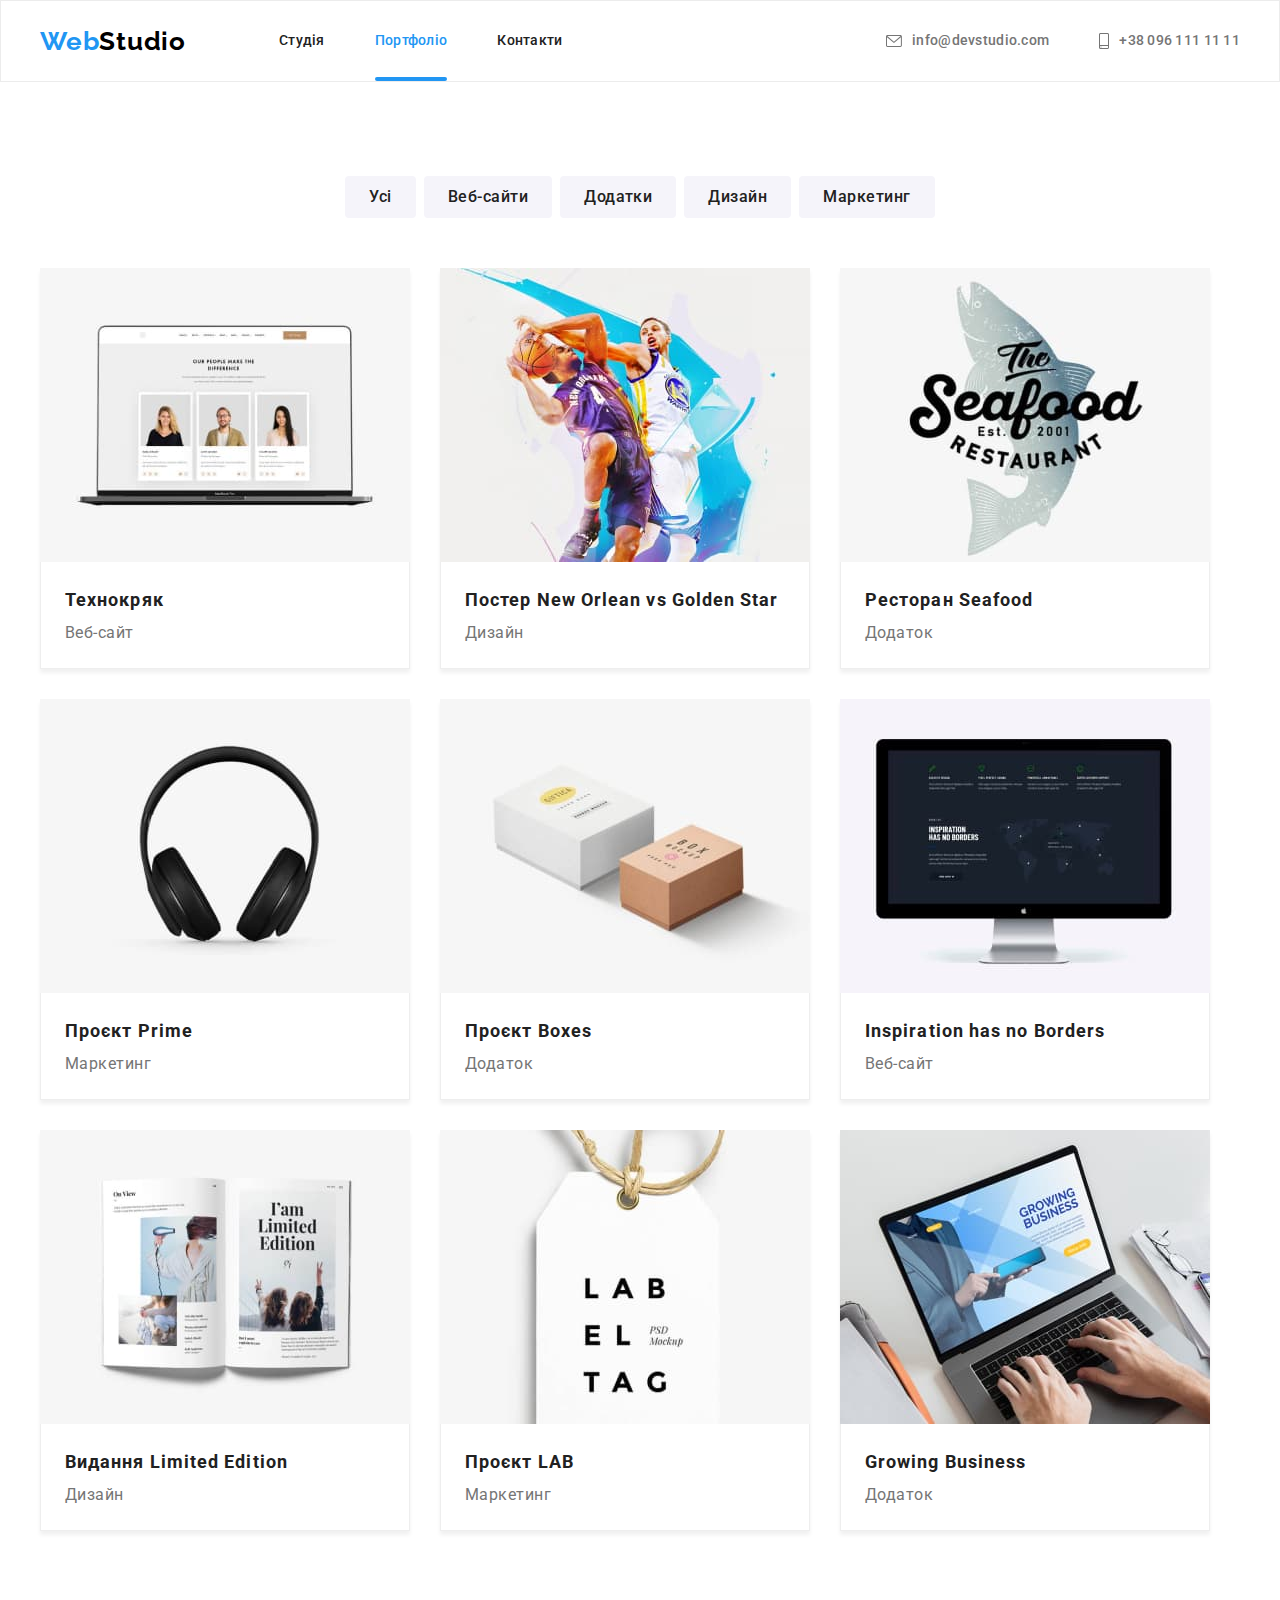
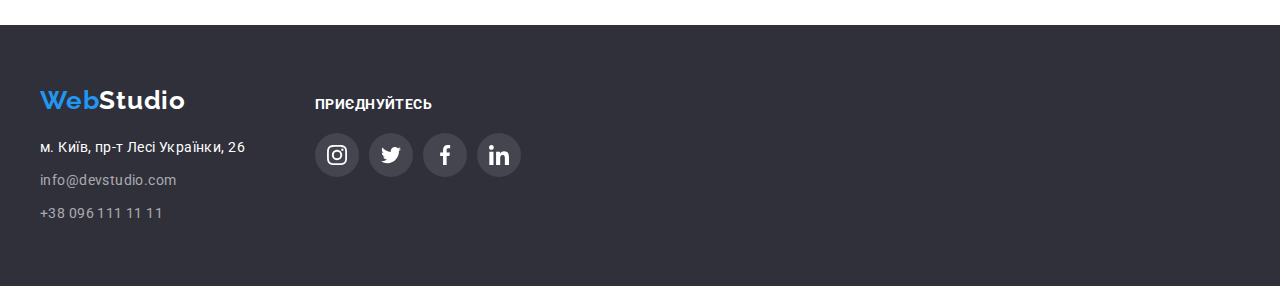
==== portfolio.html @ b7f0feb6 "Делает дз_5" ====
<!DOCTYPE html>
<html lang="uk">
  <head>
    <meta charset="UTF-8" />
    <meta http-equiv="X-UA-Compatible" content="IE=edge" />
    <meta name="viewport" content="width=device-width, initial-scale=1.0" />
    <title>Портфоліо</title>
    <link rel="preconnect" href="https://fonts.googleapis.com" />
    <link rel="preconnect" href="https://fonts.gstatic.com" crossorigin />
    <link
      href="https://fonts.googleapis.com/css2?family=Raleway:wght@700&family=Roboto:wght@400;500;700;900&display=swap"
      rel="stylesheet"
    />
    <link
      rel="stylesheet"
      href="https://cdnjs.cloudflare.com/ajax/libs/modern-normalize/1.1.0/modern-normalize.min.css"
      integrity="sha512-wpPYUAdjBVSE4KJnH1VR1HeZfpl1ub8YT/NKx4PuQ5NmX2tKuGu6U/JRp5y+Y8XG2tV+wKQpNHVUX03MfMFn9Q=="
      crossorigin="anonymous"
      referrerpolicy="no-referrer"
    />
    <link rel="stylesheet" href="./css/style.css" />
  </head>
  <body>
    <!-- Шапка -->

    <header class="page-header">
      <div class="page-header__container container">
        <a href="./index.html" class="logo page-header__logo"
          >Web<span class="logo--accent">Studio</span></a
        >
        <nav class="nav">
          <ul class="nav-list">
            <li class="nav-list__item">
              <a href="./index.html" class="nav-list__link">Студія</a>
            </li>
            <li class="nav-list__item">
              <a
                href="./portfolio.html"
                class="nav-list__link nav-list__link--activite"
                >Портфоліо</a
              >
            </li>
            <li class="nav-list__item nav-list__item--fix">
              <a href="#" class="nav-list__link">Контакти</a>
            </li>
          </ul>
        </nav>
        <ul class="contact-list">
          <li class="contact-list__item">
            <a href="mailto:info@devstudio.com" class="contact-list__link"
              ><svg class="contact-list__icon" width="16" height="12">
                <use href="./img/icon.svg#envelope"></use></svg
              >info@devstudio.com</a
            >
          </li>
          <li class="contact-list__item contact-list__item--fix">
            <a href="tel:+380961111111" class="contact-list__link"
              ><svg class="contact-list__icon" width="10" height="16">
                <use href="./img/icon.svg#smartphone"></use></svg
              >+38 096 111 11 11</a
            >
          </li>
        </ul>
      </div>
    </header>

    <main>
      <!-- Портфоліо -->

      <section class="portfolio section">
        <div class="container">
          <!-- Portfolio filters -->

          <h1 class="visually-hidden">Портфоліо</h1>
          <ul class="portfolio-list">
            <li class="portfolio-list__item">
              <button type="button" class="portfolio-list__btn">Усі</button>
            </li>
            <li class="portfolio-list__item">
              <button type="button" class="portfolio-list__btn">
                Веб-сайти
              </button>
            </li>
            <li class="portfolio-list__item">
              <button type="button" class="portfolio-list__btn">Додатки</button>
            </li>
            <li class="portfolio-list__item">
              <button type="button" class="portfolio-list__btn">Дизайн</button>
            </li>
            <li class="portfolio-list__item portfolio-list__item--fix">
              <button type="button" class="portfolio-list__btn">
                Маркетинг
              </button>
            </li>
          </ul>

          <!-- Portfolio projects -->

          <ul class="project-list">
            <li class="porject-list__item">
              <div class="project-list__overlay">
                <img src="./img/portfolio1.jpg" alt="Технокряк" width="370" />
                <p class="project-list__description">
                  Ресурс пропонує комплексні пропозиції з різним рівнем
                  функціоналу та сервісів. Все це дозволить відвідувачу отримати
                  вичерпні відомості про компанію чи приватну особу.
                </p>
              </div>
              <div class="project__exactly">
                <h2 class="project-list__title">Технокряк</h2>
                <p class="project-list__text">Веб-сайт</p>
              </div>
            </li>
            <li class="porject-list__item">
              <img
                src="./img/portfolio2.jpg"
                alt="Постер New Orlean vs Golden Star"
                width="370"
              />
              <div class="project__exactly">
                <h2 class="project-list__title">
                  Постер New Orlean vs Golden Star
                </h2>
                <p class="project-list__text">Дизайн</p>
              </div>
            </li>
            <li class="porject-list__item">
              <img
                src="./img/portfolio3.jpg"
                alt="Ресторан Seafood"
                width="370"
              />
              <div class="project__exactly">
                <h2 class="project-list__title">Ресторан Seafood</h2>
                <p class="project-list__text">Додаток</p>
              </div>
            </li>
            <li class="porject-list__item">
              <img src="./img/portfolio4.jpg" alt="Проєкт Prime" width="370" />
              <div class="project__exactly">
                <h2 class="project-list__title">Проєкт Prime</h2>
                <p class="project-list__text">Маркетинг</p>
              </div>
            </li>
            <li class="porject-list__item">
              <img src="./img/portfolio5.jpg" alt="Проєкт Boxes" width="370" />
              <div class="project__exactly">
                <h2 class="project-list__title">Проєкт Boxes</h2>
                <p class="project-list__text">Додаток</p>
              </div>
            </li>
            <li class="porject-list__item">
              <img
                src="./img/portfolio6.jpg"
                alt="Inspiration has no Borders"
                width="370"
              />
              <div class="project__exactly">
                <h2 class="project-list__title">Inspiration has no Borders</h2>
                <p class="project-list__text">Веб-сайт</p>
              </div>
            </li>
            <li class="porject-list__item">
              <img
                src="./img/portfolio7.jpg"
                alt="Видання Limited Edition"
                width="370"
              />
              <div class="project__exactly">
                <h2 class="project-list__title">Видання Limited Edition</h2>
                <p class="project-list__text">Дизайн</p>
              </div>
            </li>
            <li class="porject-list__item">
              <img src="./img/portfolio8.jpg" alt="Проєкт LAB" width="370" />
              <div class="project__exactly">
                <h2 class="project-list__title">Проєкт LAB</h2>
                <p class="project-list__text">Маркетинг</p>
              </div>
            </li>
            <li class="porject-list__item">
              <img
                src="./img/portfolio9.jpg"
                alt="Growing Business"
                width="370"
              />
              <div class="project__exactly">
                <h2 class="project-list__title">Growing Business</h2>
                <p class="project-list__text">Додаток</p>
              </div>
            </li>
          </ul>
        </div>
      </section>
    </main>

    <!-- Footer -->

    <footer class="page-footer">
      <div class="container page-footer__container">
        <div class="info-wraper">
          <a href="./index.html" class="page-footer__logo"
            >Web<span class="page-footer__logo--accent">Studio</span></a
          >
          <address class="address">
            <ul class="address-list">
              <li class="address-list__item">
                <a
                  class="address-list__location"
                  href="https://goo.gl/maps/mTGMrxWy8nqzZ6Zw8"
                  target="_blank"
                  rel="noopener noreferrer"
                  >м. Київ, пр-т Лесі Українки, 26</a
                >
              </li>
              <li>
                <a
                  href="mailto:info@devstudio.com"
                  class="address-list__contact"
                  >info@devstudio.com</a
                >
              </li>
              <li>
                <a
                  href="tel:+380961111111"
                  class="address-list__contact address-list__contact--fix"
                  >+38 096 111 11 11</a
                >
              </li>
            </ul>
          </address>
        </div>

        <!-- Join -->
        <div class="join">
          <h2 class="join__title">приєднуйтесь</h2>
          <ul class="join-list">
            <li class="join-list__item">
              <a class="join-list__link" href="#">
                <svg class="join-list__icon" width="20" height="20">
                  <use href="./img/icon.svg#instagram"></use>
                </svg>
              </a>
            </li>
            <li class="join-list__item">
              <a class="join-list__link" href="#">
                <svg class="join-list__icon" width="20" height="20">
                  <use href="./img/icon.svg#twitter"></use>
                </svg>
              </a>
            </li>
            <li class="join-list__item">
              <a class="join-list__link" href="#">
                <svg class="join-list__icon" width="20" height="20">
                  <use href="./img/icon.svg#facebook"></use>
                </svg>
              </a>
            </li>
            <li class="join-list__item">
              <a class="join-list__link" href="#">
                <svg class="join-list__icon" width="20" height="20">
                  <use href="./img/icon.svg#linkedin"></use>
                </svg>
              </a>
            </li>
          </ul>
        </div>
      </div>
    </footer>
  </body>
</html>
---- css/style.css ----
:root {
  --primary-text-color: #757575;
  --logo-color: #2196f3;
  --nav-color: #212121;
  --accent-color: #2196f3;
  --contact-color: #757575;
  --hero-bg-color: #2f303a;
  --hero-text-color: #ffffff;
  --hero-btn-text-color: #ffffff;
  --hero-btn-bg-color: #2196f3;
  --title-color: #212121;
  --page-footer-bg-color: #2f303a;
  --address-location-color: #ffffff;
  --address-contact-color: rgba(255, 255, 255, 0.6);
  --portfolio-bnt-text-color: #212121;
  --portfolio-btn-bg-color: #f5f4fa;
  --page-header-contact-fill: #757575;
  --team-social-icon-fill: #afb1b8;
  --team-bg-icon-fill: #2196f3;
  --client-fill: #afb1b8;
  --footer-icon-fill: #ffffff;
  --footer-bg-icon-fill: rgba(255, 255, 255, 0.1);
}

body {
  margin: 0;
  padding: 0;
  font-family: "Roboto", sans-serif;
  color: var(--primary-text-color);
}

h1,
h2,
h3 {
  margin: 0;
}

p {
  margin: 0;
}

img {
  display: block;
  max-width: 100%;
  height: auto;
}

ul {
  list-style: none;
  padding: 0;
  margin: 0;
}

a {
  text-decoration: none;
  color: inherit;
}

button {
  font-family: inherit;
  padding: 0;
  margin: 0;
}

.container {
  max-width: 1200px;
  margin-right: auto;
  margin-left: auto;
  padding-right: 15px;
  padding-left: 15px;
}

.section {
  padding-top: 94px;
  padding-bottom: 94px;
}

.visually-hidden {
  position: absolute;
  white-space: nowrap;
  width: 1px;
  height: 1px;
  overflow: hidden;
  border: 0;
  padding: 0;
  clip: rect(0 0 0 0);
  clip-path: inset(50%);
  margin: -1px;
}

/* Шапка */

.page-header {
  border: 1px solid #ececec;
}

.page-header__container {
  display: flex;
  align-items: center;
}

/* Logo */

.logo {
  font-family: "Raleway";
  font-weight: 700;
  font-size: 26px;
  line-height: 1.19;
  letter-spacing: 0.03em;
  color: var(--logo-color);
}

.logo--accent {
  color: #000000;
}

.page-header__logo {
  margin-right: 93px;
}

/* Nav */

.nav-list {
  display: flex;
}

.nav-list__item {
  margin-right: 50px;
}

.nav-list__item--fix {
  margin-right: 0;
}

.nav-list__link {
  position: relative;

  display: block;
  padding-top: 32px;
  padding-bottom: 32px;

  font-weight: 500;
  font-size: 14px;
  line-height: 1.14;
  letter-spacing: 0.02em;
  color: var(--nav-color);
}

.nav-list__link--activite::after {
  content: "";

  position: absolute;
  left: 0;
  bottom: 0;

  display: block;
  width: 100%;
  height: 4px;
  background-color: var(--accent-color);
  border-radius: 2px;
}

.nav-list__link--activite {
  color: var(--accent-color);
}

.nav-list__link:hover {
  color: var(--accent-color);
}

/* Contact */

.contact-list {
  display: flex;
  margin-left: auto;
}

.contact-list__item {
  margin-right: 50px;
}

.contact-list__item--fix {
  margin: 0;
}

.contact-list__link {
  display: flex;
  align-items: center;
  justify-content: center;

  font-weight: 500;
  font-size: 14px;
  line-height: 1.14;
  letter-spacing: 0.02em;
  color: var(--contact-color);
  text-decoration: none;
}

.contact-list__link:hover,
.contact-list__link:focus {
  color: var(--accent-color);
}

.contact-list__link:hover .contact-list__icon,
.contact-list__link:focus .contact-list__icon {
  fill: var(--accent-color);
}

.contact-list__icon {
  margin-right: 10px;
  fill: var(--page-header-contact-fill);
}

/* Hero */

.hero {
  max-width: 1600px;
  height: 600px;
  margin-right: auto;
  margin-left: auto;
  padding-top: 200px;
  padding-bottom: 200px;

  text-align: center;
  background-image: linear-gradient(
      to right,
      rgba(47, 48, 58, 0.4),
      rgba(47, 48, 58, 0.4)
    ),
    url(../img/bgcorder.jpg);
  background-repeat: no-repeat;
  background-position: center;
  background-size: cover;
  background-color: var(--hero-bg-color);
}

.hero__title {
  padding-right: 237px;
  padding-left: 237px;
  margin-bottom: 30px;

  font-weight: 900;
  font-size: 44px;
  line-height: 1.36;
  text-align: center;
  letter-spacing: 0.06em;
  text-transform: uppercase;
  color: var(--hero-text-color);
}

.hero__button {
  padding-top: 10px;
  padding-right: 32px;
  padding-bottom: 10px;
  padding-left: 32px;

  font-weight: 700;
  font-size: 16px;
  line-height: 1.88;
  letter-spacing: 0.06em;
  color: var(--hero-btn-text-color);
  background-color: var(--hero-btn-bg-color);
  cursor: pointer;
  border-radius: 4px;
  border-color: transparent;
  box-shadow: 0px 4px 4px rgba(0, 0, 0, 0.15);
}

/* Quality */

.quality-list {
  display: flex;
}

.quality-list__item {
  margin-right: 30px;
  width: calc((100% - 3 * 30px) / 4);
}

.quality-list__item:last-child {
  margin: 0;
}

.quality-list__icon {
  display: block;
  margin-bottom: 30px;
  padding-top: 25px;
  padding-right: 100px;
  padding-bottom: 25px;
  padding-left: 100px;

  width: 270px;
  height: 120px;
  border-radius: 4px;
  background-color: #f5f4fa;
}

.quality-list__title {
  text-align: center;
  font-weight: 700;
  font-size: 14px;
  line-height: 1.14;
  letter-spacing: 0.03em;
  text-transform: uppercase;
  color: var(--title-color);
}

.quality-list__text {
  font-size: 14px;
  line-height: 1.71;
  letter-spacing: 0.03em;
}

/* Work */

.section.work {
  padding-top: 0;
}

.work-title {
  margin-bottom: 50px;

  font-weight: 700;
  font-size: 36px;
  line-height: 1.16;
  text-align: center;
  letter-spacing: 0.03em;
  color: var(--title-color);
}

.work-list {
  display: flex;
}

.work-list__item {
  position: relative;

  margin-right: 30px;
  width: calc((100% - 2 * 30px) / 3);
}

.work-list__item:last-child {
  margin: 0;
}

.work-list__title {
  position: absolute;
  left: 0;
  bottom: 0;

  width: 100%;
  padding-top: 27px;
  padding-bottom: 27px;

  font-weight: 700;
  font-size: 14px;
  line-height: 1.14;
  text-align: center;
  letter-spacing: 0.03em;
  text-transform: uppercase;
  color: #ffffff;
  background-color: rgba(47, 48, 58, 0.8);
}

/* Team */

.section.team {
  background-color: #f5f4fa;
}

.team-title {
  margin-bottom: 50px;

  font-weight: 700;
  font-size: 36px;
  line-height: 1.16;
  text-align: center;
  letter-spacing: 0.03em;
  color: var(--title-color);
}

.team-list {
  display: flex;
}

.team-list__item {
  margin-right: 30px;
  width: calc((100% - 3 * 30px) / 4);
  background-color: #ffffff;
  border-radius: 0px 0px 4px 4px;
  box-shadow: 0px 1px 3px rgba(0, 0, 0, 0.12), 0px 1px 1px rgba(0, 0, 0, 0.14),
    0px 2px 1px rgba(0, 0, 0, 0.2);
}

.team-list__item:last-child {
  margin: 0;
}

.team-list__description {
  padding-top: 30px;
  padding-bottom: 30px;

  text-align: center;
}

.team-list__title {
  margin-bottom: 10px;

  font-weight: 500;
  font-size: 16px;
  line-height: 1.18;
  letter-spacing: 0.03em;
  color: var(--title-color);
}

.team-list__text {
  margin-bottom: 16px;

  font-size: 16px;
  line-height: 1.18;
  letter-spacing: 0.03em;
}

/* Social-icon */

.social-list {
  display: flex;
  justify-content: center;
}

.social-list__item {
  margin-right: 10px;
  width: calc((100% - 3 * 10) / 4);
}

.social-list__item--fix {
  margin: 0;
}

.social-list__link {
  display: flex;
  align-items: center;
  justify-content: center;

  width: 44px;
  height: 44px;
  border-radius: 50%;
  fill: var(--team-social-icon-fill);
}

.social-list__link:hover,
.social-list__link:focus {
  fill: #ffffff;
  background-color: var(--accent-color);
}

/* Clients */

.client__title {
  margin-bottom: 50px;

  font-weight: 700;
  font-size: 36px;
  line-height: 1.16;
  text-align: center;
  letter-spacing: 0.03em;
  color: var(--title-color);
}

.client-list {
  display: flex;
}

.client-list__item {
  display: flex;
  align-items: center;
  justify-content: center;
  padding: 16px 32px;
  fill: var(--client-fill);
  width: calc((100% - 5 * 30px) / 6);
  margin-right: 30px;

  border: 1px solid #afb1b8;
  border-radius: 4px;
}

.client-list__item:last-child {
  margin: 0;
}

.client-list__item:hover,
.client-list__item:focus {
  fill: var(--accent-color);
  border-color: var(--accent-color);
}

/* Footer */

.page-footer {
  padding-top: 60px;
  padding-bottom: 60px;
  background-color: var(--page-footer-bg-color);
}

.page-footer__container {
  display: flex;
}

.info-wraper {
  margin-right: 70px;
}

.page-footer__logo {
  display: block;
  margin-bottom: 20px;

  font-family: "Raleway";
  font-style: normal;
  font-weight: 700;
  font-size: 26px;
  line-height: 1.19;
  letter-spacing: 0.03em;
  color: var(--logo-color);
}

.page-footer__logo--accent {
  color: #ffffff;
}

/* Address */

.address {
  font-style: normal;
}

.address-list__location {
  display: block;
  margin-bottom: 9px;

  font-size: 14px;
  line-height: 1.71;
  letter-spacing: 0.03em;
  color: var(--address-location-color);
}

.address-list__location:hover {
  color: var(--accent-color);
}

.address-list__contact {
  display: block;
  margin-bottom: 9px;

  font-size: 14px;
  line-height: 1.71;
  letter-spacing: 0.03em;
  color: var(--address-contact-color);
}

.address-list__contact--fix {
  margin: 0;
}

.address-list__contact:hover {
  color: var(--accent-color);
}

/* Join */

.join {
  padding-top: 12px;
  padding-bottom: 40px;
}

.join__title {
  margin-bottom: 20px;

  font-weight: 700;
  font-size: 14px;
  line-height: 1.14;
  letter-spacing: 0.03em;
  text-transform: uppercase;
  color: #ffffff;
}

.join-list {
  display: flex;
}

.join-list__item {
  width: calc((100% - 3 * 10px) / 4);
  margin-right: 10px;
}

.join-list__item:last-child {
  margin: 0;
}

.join-list__link {
  display: flex;
  align-items: center;
  justify-content: center;

  border-radius: 50%;

  width: 44px;
  height: 44px;
  fill: var(--footer-icon-fill);
  background-color: var(--footer-bg-icon-fill);
}

.join-list__link:hover,
.join-list__link:focus {
  background-color: var(--accent-color);
}

/*! Portfolio */

/* Filters */

.portfolio-list {
  display: flex;
  justify-content: center;
  margin-bottom: 50px;
}

.portfolio-list__item {
  margin-right: 8px;
}

.portfolio-list__item--fix {
  margin: 0;
}

.portfolio-list__item:hover,
.portfolio-list__item:focus {
  box-shadow: 0px 3px 1px rgba(0, 0, 0, 0.1), 0px 1px 2px rgba(0, 0, 0, 0.08),
    0px 2px 2px rgba(0, 0, 0, 0.12);
}

.portfolio-list__btn {
  padding-top: 6px;
  padding-right: 22px;
  padding-bottom: 6px;
  padding-left: 22px;

  font-weight: 500;
  font-size: 16px;
  line-height: 1.62;
  letter-spacing: 0.03em;
  color: var(--portfolio-bnt-text-color);
  background-color: var(--portfolio-btn-bg-color);
  cursor: pointer;
  border-radius: 4px;
  border-color: transparent;
}

.portfolio-list__btn:hover,
.portfolio-list__btn:focus {
  color: #ffffff;
  background-color: #2196f3;
}

/* Projects */

.project-list {
  display: flex;
  flex-wrap: wrap;
  gap: 30px;
}

.porject-list__item {
  box-shadow: 0px 1px 1px rgba(0, 0, 0, 0), 0px 4px 4px rgba(0, 0, 0, 0.06),
    1px 4px 6px rgba(0, 0, 0, 0);
  transition: box-shadow 250ms cubic-bezier(0.4, 0, 0.2, 1);
}

.porject-list__item:hover {
  box-shadow: 0px 1px 1px rgba(0, 0, 0, 0.12), 0px 4px 4px rgba(0, 0, 0, 0.06),
    1px 4px 6px rgba(0, 0, 0, 0.16);
}

.porject-list__item:hover .project-list__description {
  transform: translateY(0);
  opacity: 1;
}

.project-list__overlay {
  position: relative;
  overflow: hidden;
}

.project-list__description {
  position: absolute;
  left: 0;
  bottom: 0;

  transform: translateY(100%);
  transition: transform 250ms cubic-bezier(0.4, 0, 0.2, 1),
    opacity 250ms cubic-bezier(0.4, 0, 0.2, 1);

  padding: 63px 24px;

  font-size: 18px;
  line-height: 1.56;
  letter-spacing: 0.03em;
  color: #ffffff;
  background-color: #2196f3;
  opacity: 0;
}

.project__exactly {
  padding: 20px 24px;

  border-right: 1px solid #eeeeee;
  border-bottom: 1px solid #eeeeee;
  border-left: 1px solid #eeeeee;
}

.project-list__title {
  font-weight: 700;
  font-size: 18px;
  line-height: 2;
  letter-spacing: 0.06em;
  color: var(--title-color);
}

.project-list__text {
  font-size: 16px;
  line-height: 1.88;
  letter-spacing: 0.03em;
}

/* Modal */

.backdrop {
  position: fixed;
  top: 0;
  left: 0;
  width: 100%;
  height: 100%;
  background-color: rgba(0, 0, 0, 0.2);

  opacity: 1;
  transition: transform 250ms cubic-bezier(0.4, 0, 0.2, 1);
}

.backdrop.is-hidden {
  opacity: 0;
  pointer-events: none;
}

.backdrop.is-hidden .modal {
  transform: translate(-50%, -50%) scale(1.1);
}

.modal {
  position: absolute;
  top: 50%;
  left: 50%;
  transform: translate(-50%, -50%) scale(1);

  width: 528px;
  height: 581px;
  background-color: #ffffff;
}

.modal__btn {
  position: absolute;
  top: 8px;
  right: 8px;

  display: flex;
  align-items: center;
  justify-content: center;

  width: 30px;
  height: 30px;

  background-color: #ffffff;
  border-radius: 50%;
  border: 1px solid rgba(0, 0, 0, 0.1);
  cursor: pointer;
}
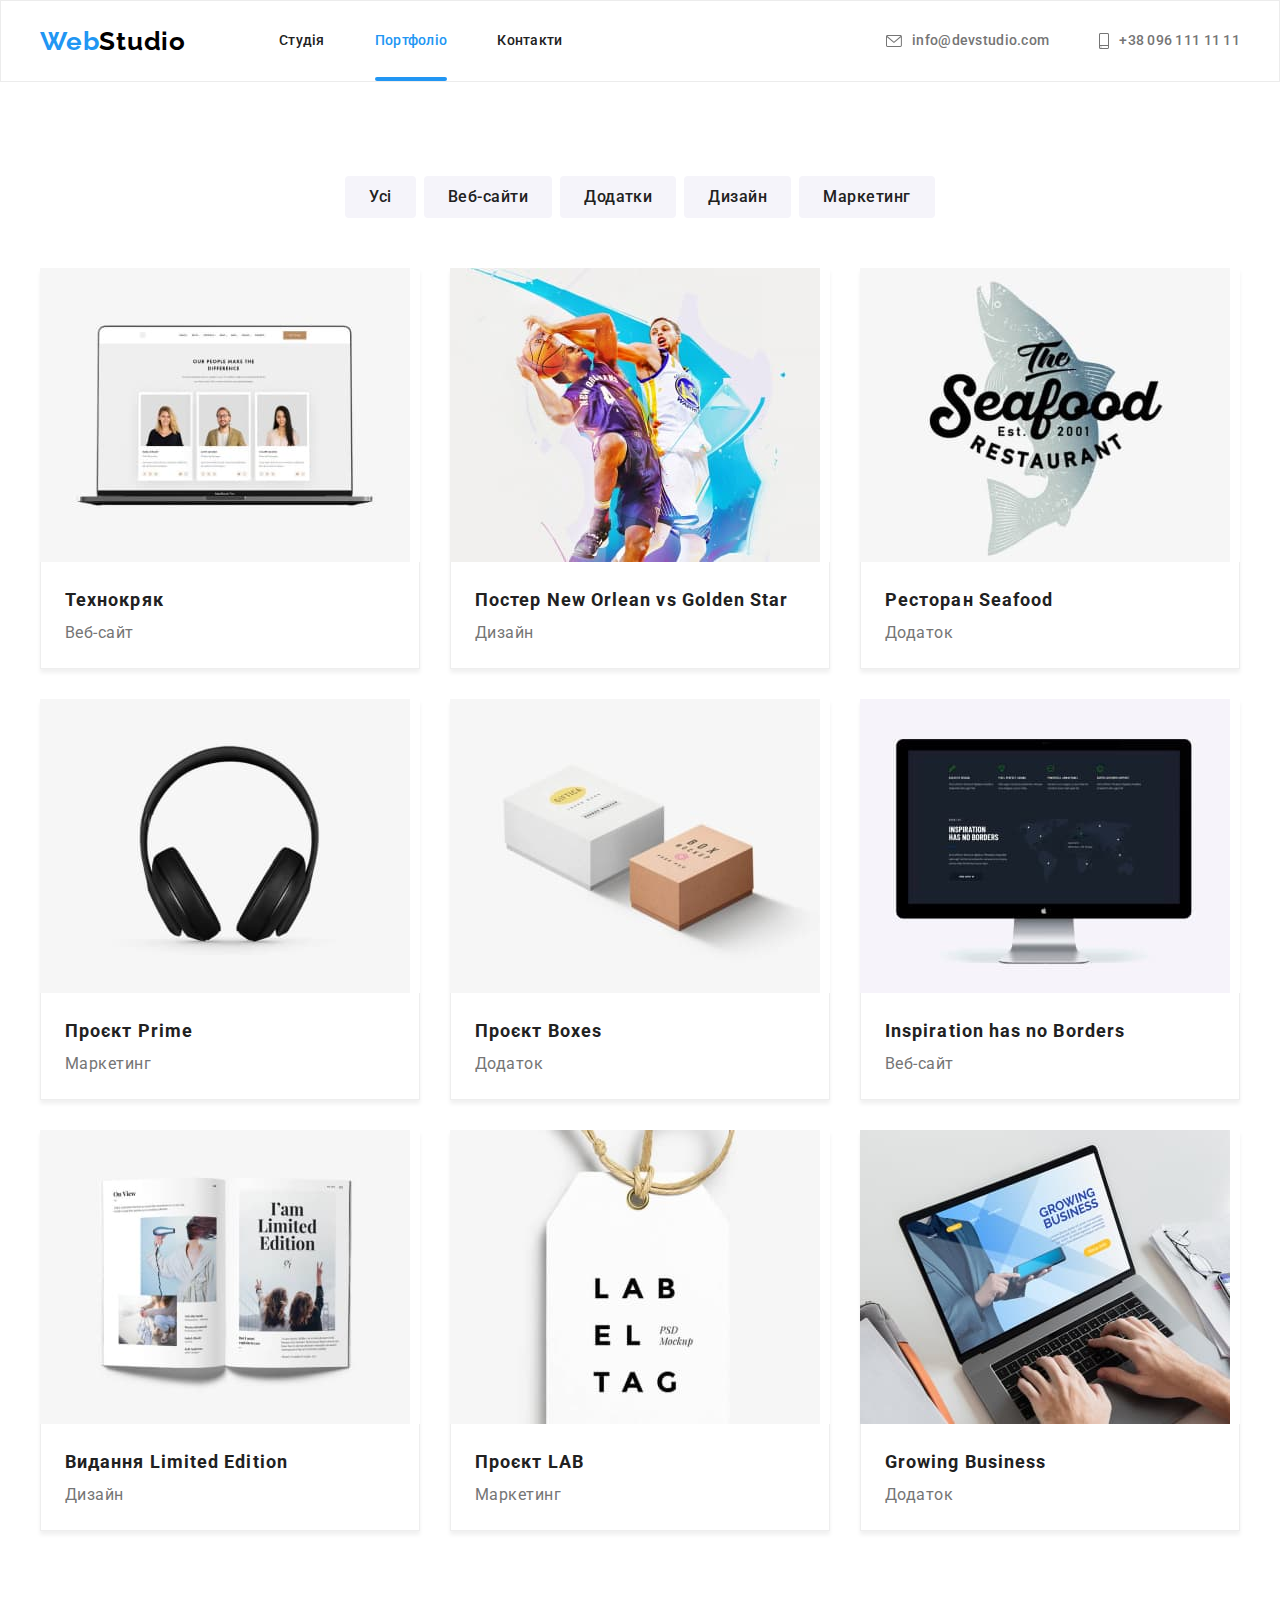
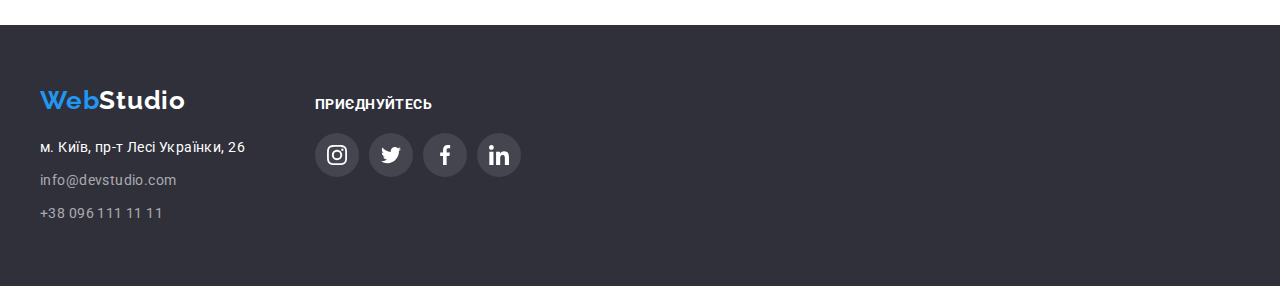
==== commit d45cce9f: "update_3" ====
--- a/portfolio.html
+++ b/portfolio.html
@@ -97,97 +97,153 @@
           <!-- Portfolio projects -->
 
           <ul class="project-list">
-            <li class="porject-list__item">
-              <div class="project-list__overlay">
-                <img src="./img/portfolio1.jpg" alt="Технокряк" width="370" />
-                <p class="project-list__description">
-                  Ресурс пропонує комплексні пропозиції з різним рівнем
-                  функціоналу та сервісів. Все це дозволить відвідувачу отримати
-                  вичерпні відомості про компанію чи приватну особу.
-                </p>
-              </div>
-              <div class="project__exactly">
-                <h2 class="project-list__title">Технокряк</h2>
-                <p class="project-list__text">Веб-сайт</p>
-              </div>
-            </li>
-            <li class="porject-list__item">
-              <img
-                src="./img/portfolio2.jpg"
-                alt="Постер New Orlean vs Golden Star"
-                width="370"
-              />
-              <div class="project__exactly">
-                <h2 class="project-list__title">
-                  Постер New Orlean vs Golden Star
-                </h2>
-                <p class="project-list__text">Дизайн</p>
-              </div>
-            </li>
-            <li class="porject-list__item">
-              <img
-                src="./img/portfolio3.jpg"
-                alt="Ресторан Seafood"
-                width="370"
-              />
-              <div class="project__exactly">
-                <h2 class="project-list__title">Ресторан Seafood</h2>
-                <p class="project-list__text">Додаток</p>
-              </div>
-            </li>
-            <li class="porject-list__item">
-              <img src="./img/portfolio4.jpg" alt="Проєкт Prime" width="370" />
-              <div class="project__exactly">
-                <h2 class="project-list__title">Проєкт Prime</h2>
-                <p class="project-list__text">Маркетинг</p>
-              </div>
-            </li>
-            <li class="porject-list__item">
-              <img src="./img/portfolio5.jpg" alt="Проєкт Boxes" width="370" />
-              <div class="project__exactly">
-                <h2 class="project-list__title">Проєкт Boxes</h2>
-                <p class="project-list__text">Додаток</p>
-              </div>
-            </li>
-            <li class="porject-list__item">
-              <img
-                src="./img/portfolio6.jpg"
-                alt="Inspiration has no Borders"
-                width="370"
-              />
-              <div class="project__exactly">
-                <h2 class="project-list__title">Inspiration has no Borders</h2>
-                <p class="project-list__text">Веб-сайт</p>
-              </div>
-            </li>
-            <li class="porject-list__item">
-              <img
-                src="./img/portfolio7.jpg"
-                alt="Видання Limited Edition"
-                width="370"
-              />
-              <div class="project__exactly">
-                <h2 class="project-list__title">Видання Limited Edition</h2>
-                <p class="project-list__text">Дизайн</p>
-              </div>
-            </li>
-            <li class="porject-list__item">
-              <img src="./img/portfolio8.jpg" alt="Проєкт LAB" width="370" />
-              <div class="project__exactly">
-                <h2 class="project-list__title">Проєкт LAB</h2>
-                <p class="project-list__text">Маркетинг</p>
-              </div>
-            </li>
-            <li class="porject-list__item">
-              <img
-                src="./img/portfolio9.jpg"
-                alt="Growing Business"
-                width="370"
-              />
-              <div class="project__exactly">
-                <h2 class="project-list__title">Growing Business</h2>
-                <p class="project-list__text">Додаток</p>
-              </div>
+            <li class="project-list__item">
+              <a href="#" class="project-list__link"
+                ><div class="project-list__overlay">
+                  <img src="./img/portfolio1.jpg" alt="Технокряк" width="370" />
+                  <p class="project-list__description">
+                    Ресурс пропонує комплексні пропозиції з різним рівнем
+                    функціоналу та сервісів. Все це дозволить відвідувачу
+                    отримати вичерпні відомості про компанію чи приватну особу.
+                  </p>
+                </div>
+                <div class="project__exactly">
+                  <h2 class="project-list__title">Технокряк</h2>
+                  <p class="project-list__text">Веб-сайт</p>
+                </div></a
+              >
+            </li>
+            <li class="project-list__item">
+              <a href="#" class="project-list__link"
+                ><div class="project-list__overlay">
+                  <img src="./img/portfolio2.jpg" alt="Технокряк" width="370" />
+                  <p class="project-list__description">
+                    Ресурс пропонує комплексні пропозиції з різним рівнем
+                    функціоналу та сервісів. Все це дозволить відвідувачу
+                    отримати вичерпні відомості про компанію чи приватну особу.
+                  </p>
+                </div>
+                <div class="project__exactly">
+                  <h2 class="project-list__title">
+                    Постер New Orlean vs Golden Star
+                  </h2>
+                  <p class="project-list__text">Дизайн</p>
+                </div></a
+              >
+            </li>
+            <li class="project-list__item">
+              <a href="#" class="project-list__link"
+                ><div class="project-list__overlay">
+                  <img src="./img/portfolio3.jpg" alt="Технокряк" width="370" />
+                  <p class="project-list__description">
+                    Ресурс пропонує комплексні пропозиції з різним рівнем
+                    функціоналу та сервісів. Все це дозволить відвідувачу
+                    отримати вичерпні відомості про компанію чи приватну особу.
+                  </p>
+                </div>
+                <div class="project__exactly">
+                  <h2 class="project-list__title">Ресторан Seafood</h2>
+                  <p class="project-list__text">Додаток</p>
+                </div></a
+              >
+            </li>
+            <li class="project-list__item">
+              <a href="#" class="project-list__link"
+                ><div class="project-list__overlay">
+                  <img src="./img/portfolio4.jpg" alt="Технокряк" width="370" />
+                  <p class="project-list__description">
+                    Ресурс пропонує комплексні пропозиції з різним рівнем
+                    функціоналу та сервісів. Все це дозволить відвідувачу
+                    отримати вичерпні відомості про компанію чи приватну особу.
+                  </p>
+                </div>
+                <div class="project__exactly">
+                  <h2 class="project-list__title">Проєкт Prime</h2>
+                  <p class="project-list__text">Маркетинг</p>
+                </div></a
+              >
+            </li>
+            <li class="project-list__item">
+              <a href="#" class="project-list__link"
+                ><div class="project-list__overlay">
+                  <img src="./img/portfolio5.jpg" alt="Технокряк" width="370" />
+                  <p class="project-list__description">
+                    Ресурс пропонує комплексні пропозиції з різним рівнем
+                    функціоналу та сервісів. Все це дозволить відвідувачу
+                    отримати вичерпні відомості про компанію чи приватну особу.
+                  </p>
+                </div>
+                <div class="project__exactly">
+                  <h2 class="project-list__title">Проєкт Boxes</h2>
+                  <p class="project-list__text">Додаток</p>
+                </div></a
+              >
+            </li>
+            <li class="project-list__item">
+              <a href="#" class="project-list__link"
+                ><div class="project-list__overlay">
+                  <img src="./img/portfolio6.jpg" alt="Технокряк" width="370" />
+                  <p class="project-list__description">
+                    Ресурс пропонує комплексні пропозиції з різним рівнем
+                    функціоналу та сервісів. Все це дозволить відвідувачу
+                    отримати вичерпні відомості про компанію чи приватну особу.
+                  </p>
+                </div>
+                <div class="project__exactly">
+                  <h2 class="project-list__title">
+                    Inspiration has no Borders
+                  </h2>
+                  <p class="project-list__text">Веб-сайт</p>
+                </div></a
+              >
+            </li>
+            <li class="project-list__item">
+              <a href="#" class="project-list__link"
+                ><div class="project-list__overlay">
+                  <img src="./img/portfolio7.jpg" alt="Технокряк" width="370" />
+                  <p class="project-list__description">
+                    Ресурс пропонує комплексні пропозиції з різним рівнем
+                    функціоналу та сервісів. Все це дозволить відвідувачу
+                    отримати вичерпні відомості про компанію чи приватну особу.
+                  </p>
+                </div>
+                <div class="project__exactly">
+                  <h2 class="project-list__title">Видання Limited Edition</h2>
+                  <p class="project-list__text">Дизайн</p>
+                </div></a
+              >
+            </li>
+            <li class="project-list__item">
+              <a href="#" class="project-list__link"
+                ><div class="project-list__overlay">
+                  <img src="./img/portfolio8.jpg" alt="Технокряк" width="370" />
+                  <p class="project-list__description">
+                    Ресурс пропонує комплексні пропозиції з різним рівнем
+                    функціоналу та сервісів. Все це дозволить відвідувачу
+                    отримати вичерпні відомості про компанію чи приватну особу.
+                  </p>
+                </div>
+                <div class="project__exactly">
+                  <h2 class="project-list__title">Проєкт LAB</h2>
+                  <p class="project-list__text">Маркетинг</p>
+                </div></a
+              >
+            </li>
+            <li class="project-list__item">
+              <a href="#" class="project-list__link"
+                ><div class="project-list__overlay">
+                  <img src="./img/portfolio9.jpg" alt="Технокряк" width="370" />
+                  <p class="project-list__description">
+                    Ресурс пропонує комплексні пропозиції з різним рівнем
+                    функціоналу та сервісів. Все це дозволить відвідувачу
+                    отримати вичерпні відомості про компанію чи приватну особу.
+                  </p>
+                </div>
+                <div class="project__exactly">
+                  <h2 class="project-list__title">Growing Business</h2>
+                  <p class="project-list__text">Додаток</p>
+                </div></a
+              >
             </li>
           </ul>
         </div>
--- a/css/style.css
+++ b/css/style.css
@@ -124,16 +124,15 @@
   display: flex;
 }
 
-.nav-list__item {
+.nav-list__item:not(:last-child) {
   margin-right: 50px;
-}
-
-.nav-list__item--fix {
-  margin-right: 0;
 }
 
 .nav-list__link {
   position: relative;
+
+  transition-duration: 250ms;
+  transition-timing-function: cubic-bezier(0.4, 0, 0.2, 1);
 
   display: block;
   padding-top: 32px;
@@ -175,15 +174,14 @@
   margin-left: auto;
 }
 
-.contact-list__item {
+.contact-list__item:not(:last-child) {
   margin-right: 50px;
 }
 
-.contact-list__item--fix {
-  margin: 0;
-}
-
 .contact-list__link {
+  transition-duration: 250ms;
+  transition-timing-function: cubic-bezier(0.4, 0, 0.2, 1);
+
   display: flex;
   align-items: center;
   justify-content: center;
@@ -199,16 +197,12 @@
 .contact-list__link:hover,
 .contact-list__link:focus {
   color: var(--accent-color);
-}
-
-.contact-list__link:hover .contact-list__icon,
-.contact-list__link:focus .contact-list__icon {
   fill: var(--accent-color);
 }
 
 .contact-list__icon {
   margin-right: 10px;
-  fill: var(--page-header-contact-fill);
+  fill: currentColor;
 }
 
 /* Hero */
@@ -270,15 +264,11 @@
 
 .quality-list {
   display: flex;
+  gap: 30px;
 }
 
 .quality-list__item {
-  margin-right: 30px;
   width: calc((100% - 3 * 30px) / 4);
-}
-
-.quality-list__item:last-child {
-  margin: 0;
 }
 
 .quality-list__icon {
@@ -330,17 +320,13 @@
 
 .work-list {
   display: flex;
+  gap: 30px;
 }
 
 .work-list__item {
   position: relative;
 
-  margin-right: 30px;
   width: calc((100% - 2 * 30px) / 3);
-}
-
-.work-list__item:last-child {
-  margin: 0;
 }
 
 .work-list__title {
@@ -381,10 +367,10 @@
 
 .team-list {
   display: flex;
+  gap: 30px;
 }
 
 .team-list__item {
-  margin-right: 30px;
   width: calc((100% - 3 * 30px) / 4);
   background-color: #ffffff;
   border-radius: 0px 0px 4px 4px;
@@ -392,10 +378,6 @@
     0px 2px 1px rgba(0, 0, 0, 0.2);
 }
 
-.team-list__item:last-child {
-  margin: 0;
-}
-
 .team-list__description {
   padding-top: 30px;
   padding-bottom: 30px;
@@ -426,18 +408,17 @@
 .social-list {
   display: flex;
   justify-content: center;
+  gap: 10px;
 }
 
 .social-list__item {
-  margin-right: 10px;
   width: calc((100% - 3 * 10) / 4);
 }
 
-.social-list__item--fix {
-  margin: 0;
-}
-
 .social-list__link {
+  transition-duration: 250ms;
+  transition-timing-function: cubic-bezier(0.4, 0, 0.2, 1);
+
   display: flex;
   align-items: center;
   justify-content: center;
@@ -469,23 +450,22 @@
 
 .client-list {
   display: flex;
+  gap: 30px;
 }
 
 .client-list__item {
+  transition-duration: 250ms;
+  transition-timing-function: cubic-bezier(0.4, 0, 0.2, 1);
+
   display: flex;
   align-items: center;
   justify-content: center;
   padding: 16px 32px;
   fill: var(--client-fill);
   width: calc((100% - 5 * 30px) / 6);
-  margin-right: 30px;
 
   border: 1px solid #afb1b8;
   border-radius: 4px;
-}
-
-.client-list__item:last-child {
-  margin: 0;
 }
 
 .client-list__item:hover,
@@ -504,6 +484,7 @@
 
 .page-footer__container {
   display: flex;
+  align-items: baseline;
 }
 
 .info-wraper {
@@ -534,6 +515,9 @@
 }
 
 .address-list__location {
+  transition-duration: 250ms;
+  transition-timing-function: cubic-bezier(0.4, 0, 0.2, 1);
+
   display: block;
   margin-bottom: 9px;
 
@@ -548,6 +532,9 @@
 }
 
 .address-list__contact {
+  transition-duration: 250ms;
+  transition-timing-function: cubic-bezier(0.4, 0, 0.2, 1);
+
   display: block;
   margin-bottom: 9px;
 
@@ -566,11 +553,6 @@
 }
 
 /* Join */
-
-.join {
-  padding-top: 12px;
-  padding-bottom: 40px;
-}
 
 .join__title {
   margin-bottom: 20px;
@@ -597,6 +579,9 @@
 }
 
 .join-list__link {
+  transition-duration: 250ms;
+  transition-timing-function: cubic-bezier(0.4, 0, 0.2, 1);
+
   display: flex;
   align-items: center;
   justify-content: center;
@@ -624,12 +609,15 @@
   margin-bottom: 50px;
 }
 
+.portfolio-list__item:not(:last-child) {
+  margin-right: 8px;
+}
+
 .portfolio-list__item {
-  margin-right: 8px;
-}
-
-.portfolio-list__item--fix {
-  margin: 0;
+  transition: box-shadow 250ms cubic-bezier(0.4, 0, 0.2, 1);
+
+  box-shadow: 0px 3px 1px rgba(0, 0, 0, 0), 0px 1px 2px rgba(0, 0, 0, 0),
+    0px 2px 2px rgba(0, 0, 0, 0);
 }
 
 .portfolio-list__item:hover,
@@ -639,6 +627,9 @@
 }
 
 .portfolio-list__btn {
+  transition-duration: 250ms;
+  transition-timing-function: cubic-bezier(0.4, 0, 0.2, 1);
+
   padding-top: 6px;
   padding-right: 22px;
   padding-bottom: 6px;
@@ -669,18 +660,26 @@
   gap: 30px;
 }
 
-.porject-list__item {
+.project-list__item {
+  width: calc((100% - 2 * 30px) / 3);
+}
+
+.project-list__link {
+  display: block;
+
   box-shadow: 0px 1px 1px rgba(0, 0, 0, 0), 0px 4px 4px rgba(0, 0, 0, 0.06),
     1px 4px 6px rgba(0, 0, 0, 0);
   transition: box-shadow 250ms cubic-bezier(0.4, 0, 0.2, 1);
 }
 
-.porject-list__item:hover {
+.project-list__link:hover,
+.project-list__link:focus {
   box-shadow: 0px 1px 1px rgba(0, 0, 0, 0.12), 0px 4px 4px rgba(0, 0, 0, 0.06),
     1px 4px 6px rgba(0, 0, 0, 0.16);
 }
 
-.porject-list__item:hover .project-list__description {
+.project-list__link:hover .project-list__description,
+.project-list__link:focus .project-list__description {
   transform: translateY(0);
   opacity: 1;
 }
